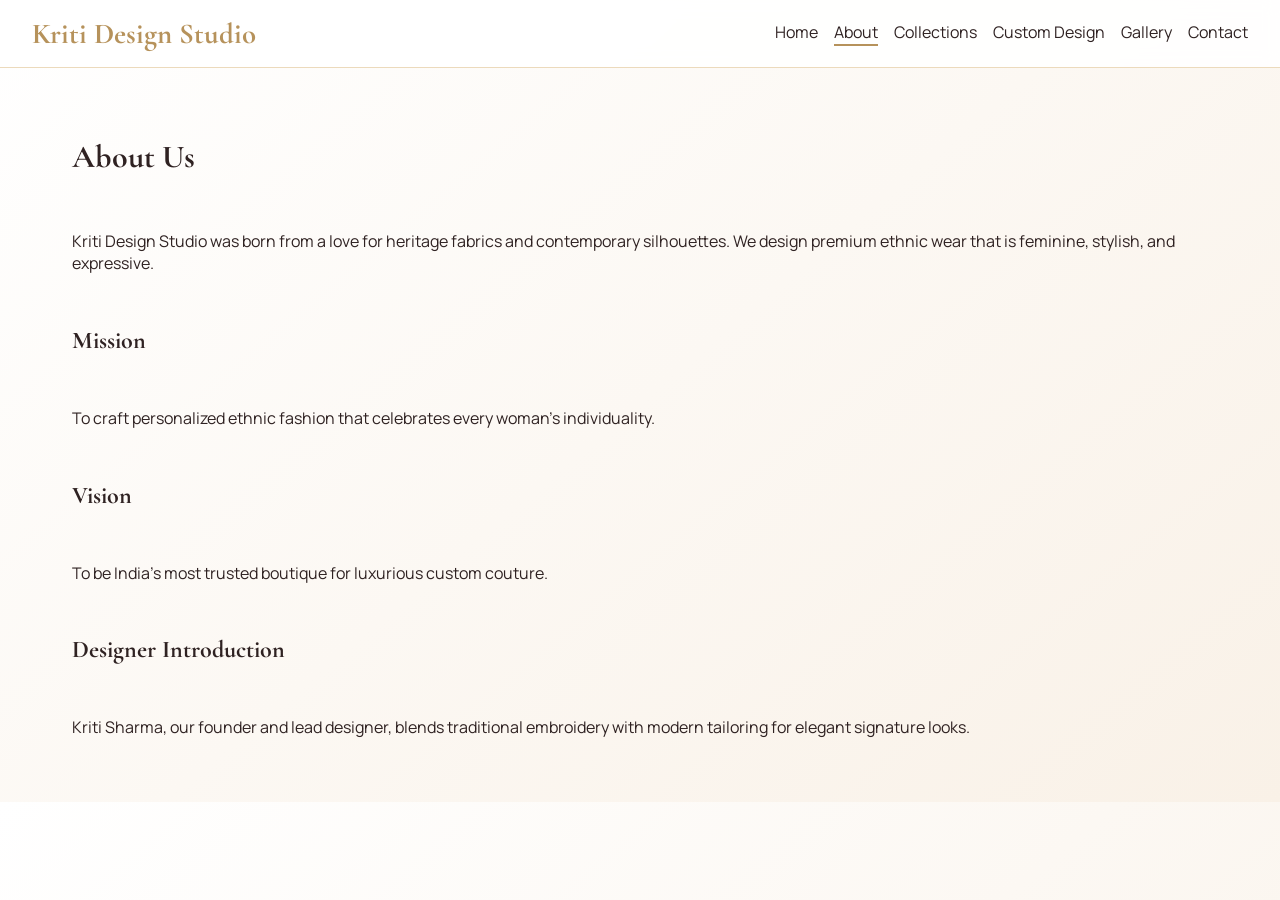
==== about.html @ ad4da433 "Create premium multi-page boutique website for Kriti Design Studio" ====
<!doctype html><html lang="en"><head><meta charset="UTF-8"><meta name="viewport" content="width=device-width, initial-scale=1.0"><title>About - Kriti Design Studio</title><link rel="stylesheet" href="styles.css"></head><body><header class="header"><div class="logo">Kriti Design Studio</div><nav><a href="index.html">Home</a><a class="active" href="about.html">About</a><a href="collections.html">Collections</a><a href="custom-design.html">Custom Design</a><a href="gallery.html">Gallery</a><a href="contact.html">Contact</a></nav></header><main class="section stack"><h1>About Us</h1><p>Kriti Design Studio was born from a love for heritage fabrics and contemporary silhouettes. We design premium ethnic wear that is feminine, stylish, and expressive.</p><h2>Mission</h2><p>To craft personalized ethnic fashion that celebrates every woman’s individuality.</p><h2>Vision</h2><p>To be India’s most trusted boutique for luxurious custom couture.</p><h2>Designer Introduction</h2><p>Kriti Sharma, our founder and lead designer, blends traditional embroidery with modern tailoring for elegant signature looks.</p></main></body></html>
---- styles.css ----
@import url('https://fonts.googleapis.com/css2?family=Cormorant+Garamond:wght@400;500;700&family=Manrope:wght@400;500;600&display=swap');
:root{--pink:#f8e6ec;--beige:#f9f1e7;--gold:#b6925b;--text:#2f2222;--white:#fff}
*{box-sizing:border-box}body{margin:0;font-family:Manrope,sans-serif;color:var(--text);background:linear-gradient(140deg,var(--white),var(--beige))}
a{text-decoration:none;color:inherit}
.header{position:sticky;top:0;background:#ffffffe0;backdrop-filter:blur(8px);display:flex;justify-content:space-between;align-items:center;flex-wrap:wrap;padding:1rem 2rem;border-bottom:1px solid #ecdabc;z-index:10}
.logo{font-family:'Cormorant Garamond',serif;font-size:1.8rem;color:var(--gold);font-weight:700}
nav{display:flex;gap:1rem;flex-wrap:wrap}nav a{border-bottom:2px solid transparent;padding-bottom:.1rem}nav a:hover,nav a.active{border-color:var(--gold)}
.hero{min-height:70vh;background:url('https://images.unsplash.com/photo-1583391733981-8496f9f4f17f?auto=format&fit=crop&w=1600&q=80') center/cover;display:grid;place-items:center}
.hero .overlay{max-width:760px;margin:1rem;background:#ffffffe0;padding:2rem;border-radius:1rem;text-align:center;border:1px solid #f0ddc2}
h1,h2,h3{font-family:'Cormorant Garamond',serif}.section{max-width:1200px;margin:auto;padding:3rem 2rem}.stack{display:grid;gap:1rem}
.btn,button{background:linear-gradient(90deg,#a88551,#d3b67f);color:#fff;border:none;border-radius:999px;padding:.7rem 1.2rem;cursor:pointer}
.grid{display:grid;gap:1rem}.grid-3{grid-template-columns:repeat(auto-fit,minmax(220px,1fr))}.grid-2{grid-template-columns:repeat(auto-fit,minmax(280px,1fr))}
.card{background:#fff;border-radius:1rem;overflow:hidden;border:1px solid #eddcc5;box-shadow:0 8px 22px #6e4e2430}.card img{width:100%;height:230px;object-fit:cover}.card .content{padding:1rem}
.masonry{columns:3 220px;gap:1rem}.masonry img{width:100%;margin:0 0 1rem;border-radius:.8rem}
.form{display:grid;gap:.8rem}input,textarea,select{width:100%;padding:.75rem;border-radius:.7rem;border:1px solid #d9bf96}
.footer{margin-top:3rem;background:#2a1e1e;color:#f3e8da;padding:2rem;display:grid;gap:1rem;grid-template-columns:repeat(auto-fit,minmax(220px,1fr))}
.news{display:flex;gap:.5rem}.whatsapp{position:fixed;right:1rem;bottom:1rem;background:#25d366;width:52px;height:52px;border-radius:50%;display:grid;place-items:center;color:white;font-size:1.4rem;box-shadow:0 10px 22px #0003}
.filters{display:flex;gap:1rem;flex-wrap:wrap}.filters input{flex:1 1 280px}.filters select{flex:0 0 220px}
@media(max-width:640px){.header{padding:1rem}.section{padding:2rem 1rem}}
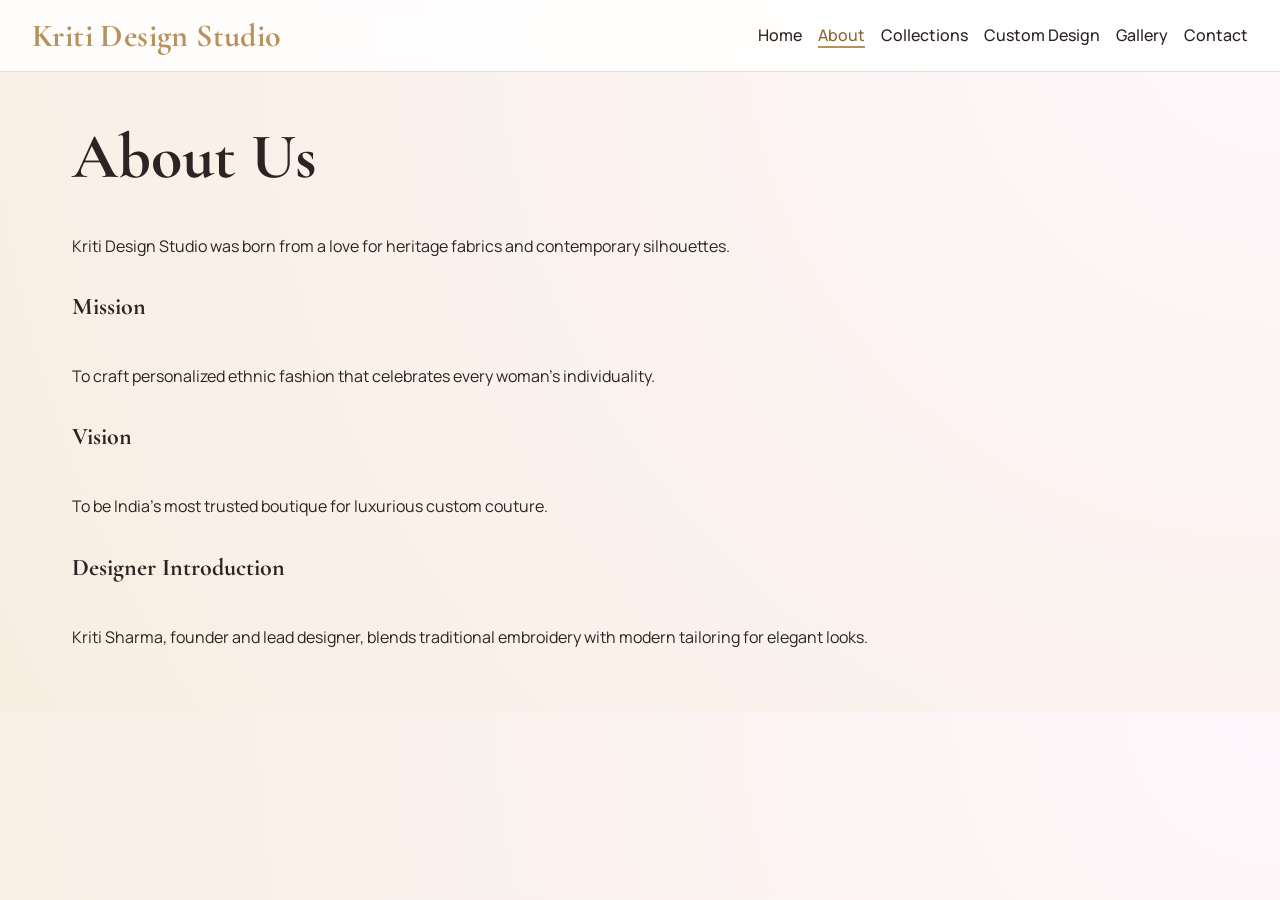
==== commit 1e30f28e: "Enhance hero visuals and add smooth site-wide animations" ====
--- a/about.html
+++ b/about.html
@@ -1 +1,33 @@
-<!doctype html><html lang="en"><head><meta charset="UTF-8"><meta name="viewport" content="width=device-width, initial-scale=1.0"><title>About - Kriti Design Studio</title><link rel="stylesheet" href="styles.css"></head><body><header class="header"><div class="logo">Kriti Design Studio</div><nav><a href="index.html">Home</a><a class="active" href="about.html">About</a><a href="collections.html">Collections</a><a href="custom-design.html">Custom Design</a><a href="gallery.html">Gallery</a><a href="contact.html">Contact</a></nav></header><main class="section stack"><h1>About Us</h1><p>Kriti Design Studio was born from a love for heritage fabrics and contemporary silhouettes. We design premium ethnic wear that is feminine, stylish, and expressive.</p><h2>Mission</h2><p>To craft personalized ethnic fashion that celebrates every woman’s individuality.</p><h2>Vision</h2><p>To be India’s most trusted boutique for luxurious custom couture.</p><h2>Designer Introduction</h2><p>Kriti Sharma, our founder and lead designer, blends traditional embroidery with modern tailoring for elegant signature looks.</p></main></body></html>
+<!doctype html>
+<html lang="en">
+  <head>
+    <meta charset="UTF-8" />
+    <meta name="viewport" content="width=device-width, initial-scale=1.0" />
+    <title>About - Kriti Design Studio</title>
+    <link rel="stylesheet" href="styles.css" />
+  </head>
+  <body>
+    <header class="header">
+      <div class="logo">Kriti Design Studio</div>
+      <nav>
+        <a href="index.html">Home</a>
+        <a class="active" href="about.html">About</a>
+        <a href="collections.html">Collections</a>
+        <a href="custom-design.html">Custom Design</a>
+        <a href="gallery.html">Gallery</a>
+        <a href="contact.html">Contact</a>
+      </nav>
+    </header>
+    <main class="section stack reveal">
+      <h1>About Us</h1>
+      <p>Kriti Design Studio was born from a love for heritage fabrics and contemporary silhouettes.</p>
+      <h2>Mission</h2>
+      <p>To craft personalized ethnic fashion that celebrates every woman’s individuality.</p>
+      <h2>Vision</h2>
+      <p>To be India’s most trusted boutique for luxurious custom couture.</p>
+      <h2>Designer Introduction</h2>
+      <p>Kriti Sharma, founder and lead designer, blends traditional embroidery with modern tailoring for elegant looks.</p>
+    </main>
+    <script src="script.js"></script>
+  </body>
+</html>
--- a/styles.css
+++ b/styles.css
@@ -1,19 +1,325 @@
-@import url('https://fonts.googleapis.com/css2?family=Cormorant+Garamond:wght@400;500;700&family=Manrope:wght@400;500;600&display=swap');
-:root{--pink:#f8e6ec;--beige:#f9f1e7;--gold:#b6925b;--text:#2f2222;--white:#fff}
-*{box-sizing:border-box}body{margin:0;font-family:Manrope,sans-serif;color:var(--text);background:linear-gradient(140deg,var(--white),var(--beige))}
-a{text-decoration:none;color:inherit}
-.header{position:sticky;top:0;background:#ffffffe0;backdrop-filter:blur(8px);display:flex;justify-content:space-between;align-items:center;flex-wrap:wrap;padding:1rem 2rem;border-bottom:1px solid #ecdabc;z-index:10}
-.logo{font-family:'Cormorant Garamond',serif;font-size:1.8rem;color:var(--gold);font-weight:700}
-nav{display:flex;gap:1rem;flex-wrap:wrap}nav a{border-bottom:2px solid transparent;padding-bottom:.1rem}nav a:hover,nav a.active{border-color:var(--gold)}
-.hero{min-height:70vh;background:url('https://images.unsplash.com/photo-1583391733981-8496f9f4f17f?auto=format&fit=crop&w=1600&q=80') center/cover;display:grid;place-items:center}
-.hero .overlay{max-width:760px;margin:1rem;background:#ffffffe0;padding:2rem;border-radius:1rem;text-align:center;border:1px solid #f0ddc2}
-h1,h2,h3{font-family:'Cormorant Garamond',serif}.section{max-width:1200px;margin:auto;padding:3rem 2rem}.stack{display:grid;gap:1rem}
-.btn,button{background:linear-gradient(90deg,#a88551,#d3b67f);color:#fff;border:none;border-radius:999px;padding:.7rem 1.2rem;cursor:pointer}
-.grid{display:grid;gap:1rem}.grid-3{grid-template-columns:repeat(auto-fit,minmax(220px,1fr))}.grid-2{grid-template-columns:repeat(auto-fit,minmax(280px,1fr))}
-.card{background:#fff;border-radius:1rem;overflow:hidden;border:1px solid #eddcc5;box-shadow:0 8px 22px #6e4e2430}.card img{width:100%;height:230px;object-fit:cover}.card .content{padding:1rem}
-.masonry{columns:3 220px;gap:1rem}.masonry img{width:100%;margin:0 0 1rem;border-radius:.8rem}
-.form{display:grid;gap:.8rem}input,textarea,select{width:100%;padding:.75rem;border-radius:.7rem;border:1px solid #d9bf96}
-.footer{margin-top:3rem;background:#2a1e1e;color:#f3e8da;padding:2rem;display:grid;gap:1rem;grid-template-columns:repeat(auto-fit,minmax(220px,1fr))}
-.news{display:flex;gap:.5rem}.whatsapp{position:fixed;right:1rem;bottom:1rem;background:#25d366;width:52px;height:52px;border-radius:50%;display:grid;place-items:center;color:white;font-size:1.4rem;box-shadow:0 10px 22px #0003}
-.filters{display:flex;gap:1rem;flex-wrap:wrap}.filters input{flex:1 1 280px}.filters select{flex:0 0 220px}
-@media(max-width:640px){.header{padding:1rem}.section{padding:2rem 1rem}}
+@import url('https://fonts.googleapis.com/css2?family=Cormorant+Garamond:wght@400;500;600;700&family=Manrope:wght@400;500;600&display=swap');
+
+:root {
+  --pink: #f9e5ee;
+  --beige: #f7eee2;
+  --gold: #b8925c;
+  --deep-gold: #8c6734;
+  --text: #2e2323;
+  --white: #ffffff;
+  --shadow: 0 14px 35px rgba(90, 58, 32, 0.16);
+}
+
+* {
+  box-sizing: border-box;
+}
+
+html {
+  scroll-behavior: smooth;
+}
+
+body {
+  margin: 0;
+  font-family: 'Manrope', sans-serif;
+  color: var(--text);
+  background: radial-gradient(circle at top right, #fff7fb, var(--beige));
+  overflow-x: hidden;
+}
+
+a {
+  text-decoration: none;
+  color: inherit;
+}
+
+.header {
+  position: sticky;
+  top: 0;
+  z-index: 50;
+  display: flex;
+  justify-content: space-between;
+  align-items: center;
+  gap: 1rem;
+  flex-wrap: wrap;
+  padding: 1rem 2rem;
+  background: rgba(255, 255, 255, 0.86);
+  border-bottom: 1px solid #efdcbc;
+  backdrop-filter: blur(8px);
+}
+
+.logo {
+  font-family: 'Cormorant Garamond', serif;
+  font-size: 2rem;
+  color: var(--gold);
+  font-weight: 700;
+  letter-spacing: 0.4px;
+}
+
+nav {
+  display: flex;
+  gap: 1rem;
+  flex-wrap: wrap;
+}
+
+nav a {
+  font-weight: 500;
+  border-bottom: 2px solid transparent;
+  transition: color 0.25s ease, border-color 0.25s ease;
+}
+
+nav a:hover,
+nav a.active {
+  color: var(--deep-gold);
+  border-color: var(--gold);
+}
+
+.hero {
+  min-height: 82vh;
+  display: grid;
+  place-items: center;
+  position: relative;
+  isolation: isolate;
+  background: linear-gradient(120deg, rgba(65, 39, 39, 0.35), rgba(184, 146, 92, 0.12)),
+    url('https://images.unsplash.com/photo-1583391733981-8496f9f4f17f?auto=format&fit=crop&w=1800&q=80') center/cover;
+}
+
+.hero::before,
+.hero::after {
+  content: '';
+  position: absolute;
+  border-radius: 999px;
+  z-index: -1;
+  filter: blur(12px);
+}
+
+.hero::before {
+  width: 220px;
+  height: 220px;
+  background: rgba(248, 216, 228, 0.42);
+  top: 12%;
+  left: 8%;
+  animation: floatBlob 7s ease-in-out infinite;
+}
+
+.hero::after {
+  width: 260px;
+  height: 260px;
+  background: rgba(255, 232, 198, 0.38);
+  right: 8%;
+  bottom: 14%;
+  animation: floatBlob 9s ease-in-out infinite reverse;
+}
+
+.overlay {
+  max-width: 760px;
+  margin: 1rem;
+  padding: 2.25rem;
+  border-radius: 1.2rem;
+  text-align: center;
+  background: linear-gradient(145deg, rgba(255, 255, 255, 0.9), rgba(255, 248, 238, 0.86));
+  border: 1px solid rgba(236, 212, 180, 0.9);
+  box-shadow: var(--shadow);
+  animation: fadeUp 1s ease 0.15s both;
+}
+
+h1,
+h2,
+h3 {
+  margin: 0.2rem 0 0.75rem;
+  font-family: 'Cormorant Garamond', serif;
+}
+
+h1 {
+  font-size: clamp(2.3rem, 6vw, 4rem);
+  line-height: 1.06;
+}
+
+.section {
+  max-width: 1200px;
+  margin: 0 auto;
+  padding: 3rem 2rem;
+}
+
+.stack {
+  display: grid;
+  gap: 1rem;
+}
+
+.btn,
+button {
+  display: inline-flex;
+  align-items: center;
+  justify-content: center;
+  border: none;
+  border-radius: 999px;
+  padding: 0.75rem 1.3rem;
+  background: linear-gradient(90deg, #a47f4a, #d6ba84);
+  color: #fff;
+  font-weight: 600;
+  cursor: pointer;
+  transition: transform 0.22s ease, box-shadow 0.22s ease;
+}
+
+.btn:hover,
+button:hover {
+  transform: translateY(-2px);
+  box-shadow: 0 10px 24px rgba(121, 88, 46, 0.28);
+}
+
+.grid {
+  display: grid;
+  gap: 1rem;
+}
+
+.grid-3 {
+  grid-template-columns: repeat(auto-fit, minmax(220px, 1fr));
+}
+
+.grid-2 {
+  grid-template-columns: repeat(auto-fit, minmax(280px, 1fr));
+}
+
+.card {
+  background: var(--white);
+  border: 1px solid #ecd9bd;
+  border-radius: 1rem;
+  overflow: hidden;
+  box-shadow: 0 10px 24px rgba(90, 58, 32, 0.1);
+  transition: transform 0.3s ease, box-shadow 0.3s ease;
+}
+
+.card:hover {
+  transform: translateY(-7px);
+  box-shadow: var(--shadow);
+}
+
+.card img {
+  width: 100%;
+  height: 240px;
+  object-fit: cover;
+}
+
+.content {
+  padding: 1rem;
+}
+
+.masonry {
+  columns: 3 220px;
+  gap: 1rem;
+}
+
+.masonry img {
+  width: 100%;
+  margin: 0 0 1rem;
+  border-radius: 0.8rem;
+  transition: transform 0.25s ease, filter 0.25s ease;
+}
+
+.masonry img:hover {
+  transform: scale(1.025);
+  filter: saturate(1.12);
+}
+
+.filters {
+  display: flex;
+  gap: 1rem;
+  flex-wrap: wrap;
+}
+
+.filters input {
+  flex: 1 1 280px;
+}
+
+.filters select {
+  flex: 0 0 220px;
+}
+
+.form {
+  display: grid;
+  gap: 0.8rem;
+}
+
+input,
+textarea,
+select {
+  width: 100%;
+  border: 1px solid #d9bf96;
+  border-radius: 0.75rem;
+  background: #fff;
+  padding: 0.8rem;
+}
+
+.footer {
+  margin-top: 3rem;
+  padding: 2rem;
+  background: #2e2020;
+  color: #f7ece1;
+  display: grid;
+  grid-template-columns: repeat(auto-fit, minmax(220px, 1fr));
+  gap: 1rem;
+}
+
+.news {
+  display: flex;
+  gap: 0.6rem;
+}
+
+.whatsapp {
+  position: fixed;
+  right: 1rem;
+  bottom: 1rem;
+  width: 54px;
+  height: 54px;
+  border-radius: 50%;
+  display: grid;
+  place-items: center;
+  background: #25d366;
+  color: #fff;
+  font-size: 1.45rem;
+  box-shadow: 0 12px 25px rgba(0, 0, 0, 0.25);
+}
+
+.reveal {
+  opacity: 0;
+  transform: translateY(26px);
+  transition: opacity 0.6s ease, transform 0.6s ease;
+}
+
+.reveal.show {
+  opacity: 1;
+  transform: translateY(0);
+}
+
+@keyframes fadeUp {
+  from {
+    opacity: 0;
+    transform: translateY(24px);
+  }
+  to {
+    opacity: 1;
+    transform: translateY(0);
+  }
+}
+
+@keyframes floatBlob {
+  0%,
+  100% {
+    transform: translateY(0px);
+  }
+  50% {
+    transform: translateY(-18px);
+  }
+}
+
+@media (max-width: 640px) {
+  .header {
+    padding: 1rem;
+  }
+
+  .section {
+    padding: 2rem 1rem;
+  }
+
+  .overlay {
+    padding: 1.6rem;
+  }
+}
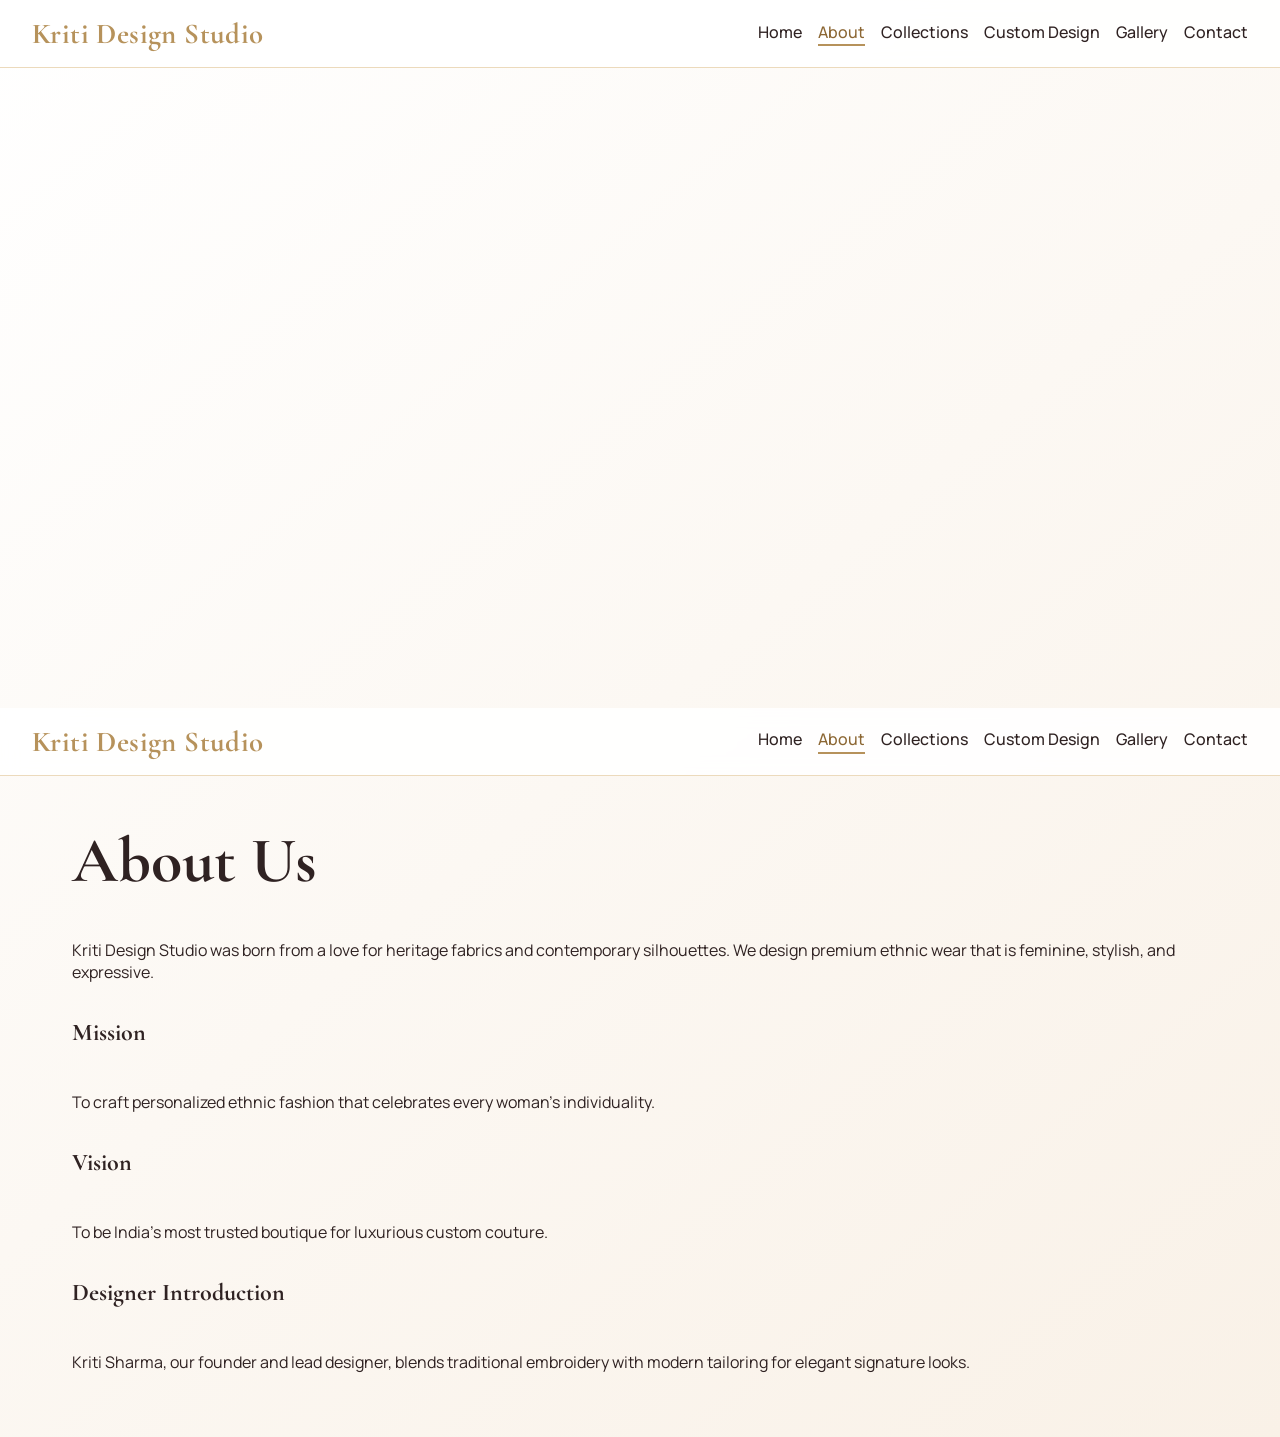
==== commit bbd7ed65: "Merge branch 'main' into codex/build-responsive-website-for-kriti-design-studio-u75wn3" ====
--- a/about.html
+++ b/about.html
@@ -31,3 +31,4 @@
     <script src="script.js"></script>
   </body>
 </html>
+<!doctype html><html lang="en"><head><meta charset="UTF-8"><meta name="viewport" content="width=device-width, initial-scale=1.0"><title>About - Kriti Design Studio</title><link rel="stylesheet" href="styles.css"></head><body><header class="header"><div class="logo">Kriti Design Studio</div><nav><a href="index.html">Home</a><a class="active" href="about.html">About</a><a href="collections.html">Collections</a><a href="custom-design.html">Custom Design</a><a href="gallery.html">Gallery</a><a href="contact.html">Contact</a></nav></header><main class="section stack"><h1>About Us</h1><p>Kriti Design Studio was born from a love for heritage fabrics and contemporary silhouettes. We design premium ethnic wear that is feminine, stylish, and expressive.</p><h2>Mission</h2><p>To craft personalized ethnic fashion that celebrates every woman’s individuality.</p><h2>Vision</h2><p>To be India’s most trusted boutique for luxurious custom couture.</p><h2>Designer Introduction</h2><p>Kriti Sharma, our founder and lead designer, blends traditional embroidery with modern tailoring for elegant signature looks.</p></main></body></html>
--- a/styles.css
+++ b/styles.css
@@ -323,3 +323,22 @@
     padding: 1.6rem;
   }
 }
+@import url('https://fonts.googleapis.com/css2?family=Cormorant+Garamond:wght@400;500;700&family=Manrope:wght@400;500;600&display=swap');
+:root{--pink:#f8e6ec;--beige:#f9f1e7;--gold:#b6925b;--text:#2f2222;--white:#fff}
+*{box-sizing:border-box}body{margin:0;font-family:Manrope,sans-serif;color:var(--text);background:linear-gradient(140deg,var(--white),var(--beige))}
+a{text-decoration:none;color:inherit}
+.header{position:sticky;top:0;background:#ffffffe0;backdrop-filter:blur(8px);display:flex;justify-content:space-between;align-items:center;flex-wrap:wrap;padding:1rem 2rem;border-bottom:1px solid #ecdabc;z-index:10}
+.logo{font-family:'Cormorant Garamond',serif;font-size:1.8rem;color:var(--gold);font-weight:700}
+nav{display:flex;gap:1rem;flex-wrap:wrap}nav a{border-bottom:2px solid transparent;padding-bottom:.1rem}nav a:hover,nav a.active{border-color:var(--gold)}
+.hero{min-height:70vh;background:url('https://images.unsplash.com/photo-1583391733981-8496f9f4f17f?auto=format&fit=crop&w=1600&q=80') center/cover;display:grid;place-items:center}
+.hero .overlay{max-width:760px;margin:1rem;background:#ffffffe0;padding:2rem;border-radius:1rem;text-align:center;border:1px solid #f0ddc2}
+h1,h2,h3{font-family:'Cormorant Garamond',serif}.section{max-width:1200px;margin:auto;padding:3rem 2rem}.stack{display:grid;gap:1rem}
+.btn,button{background:linear-gradient(90deg,#a88551,#d3b67f);color:#fff;border:none;border-radius:999px;padding:.7rem 1.2rem;cursor:pointer}
+.grid{display:grid;gap:1rem}.grid-3{grid-template-columns:repeat(auto-fit,minmax(220px,1fr))}.grid-2{grid-template-columns:repeat(auto-fit,minmax(280px,1fr))}
+.card{background:#fff;border-radius:1rem;overflow:hidden;border:1px solid #eddcc5;box-shadow:0 8px 22px #6e4e2430}.card img{width:100%;height:230px;object-fit:cover}.card .content{padding:1rem}
+.masonry{columns:3 220px;gap:1rem}.masonry img{width:100%;margin:0 0 1rem;border-radius:.8rem}
+.form{display:grid;gap:.8rem}input,textarea,select{width:100%;padding:.75rem;border-radius:.7rem;border:1px solid #d9bf96}
+.footer{margin-top:3rem;background:#2a1e1e;color:#f3e8da;padding:2rem;display:grid;gap:1rem;grid-template-columns:repeat(auto-fit,minmax(220px,1fr))}
+.news{display:flex;gap:.5rem}.whatsapp{position:fixed;right:1rem;bottom:1rem;background:#25d366;width:52px;height:52px;border-radius:50%;display:grid;place-items:center;color:white;font-size:1.4rem;box-shadow:0 10px 22px #0003}
+.filters{display:flex;gap:1rem;flex-wrap:wrap}.filters input{flex:1 1 280px}.filters select{flex:0 0 220px}
+@media(max-width:640px){.header{padding:1rem}.section{padding:2rem 1rem}}
--- a/styles.css
+++ b/styles.css
@@ -323,3 +323,22 @@
     padding: 1.6rem;
   }
 }
+@import url('https://fonts.googleapis.com/css2?family=Cormorant+Garamond:wght@400;500;700&family=Manrope:wght@400;500;600&display=swap');
+:root{--pink:#f8e6ec;--beige:#f9f1e7;--gold:#b6925b;--text:#2f2222;--white:#fff}
+*{box-sizing:border-box}body{margin:0;font-family:Manrope,sans-serif;color:var(--text);background:linear-gradient(140deg,var(--white),var(--beige))}
+a{text-decoration:none;color:inherit}
+.header{position:sticky;top:0;background:#ffffffe0;backdrop-filter:blur(8px);display:flex;justify-content:space-between;align-items:center;flex-wrap:wrap;padding:1rem 2rem;border-bottom:1px solid #ecdabc;z-index:10}
+.logo{font-family:'Cormorant Garamond',serif;font-size:1.8rem;color:var(--gold);font-weight:700}
+nav{display:flex;gap:1rem;flex-wrap:wrap}nav a{border-bottom:2px solid transparent;padding-bottom:.1rem}nav a:hover,nav a.active{border-color:var(--gold)}
+.hero{min-height:70vh;background:url('https://images.unsplash.com/photo-1583391733981-8496f9f4f17f?auto=format&fit=crop&w=1600&q=80') center/cover;display:grid;place-items:center}
+.hero .overlay{max-width:760px;margin:1rem;background:#ffffffe0;padding:2rem;border-radius:1rem;text-align:center;border:1px solid #f0ddc2}
+h1,h2,h3{font-family:'Cormorant Garamond',serif}.section{max-width:1200px;margin:auto;padding:3rem 2rem}.stack{display:grid;gap:1rem}
+.btn,button{background:linear-gradient(90deg,#a88551,#d3b67f);color:#fff;border:none;border-radius:999px;padding:.7rem 1.2rem;cursor:pointer}
+.grid{display:grid;gap:1rem}.grid-3{grid-template-columns:repeat(auto-fit,minmax(220px,1fr))}.grid-2{grid-template-columns:repeat(auto-fit,minmax(280px,1fr))}
+.card{background:#fff;border-radius:1rem;overflow:hidden;border:1px solid #eddcc5;box-shadow:0 8px 22px #6e4e2430}.card img{width:100%;height:230px;object-fit:cover}.card .content{padding:1rem}
+.masonry{columns:3 220px;gap:1rem}.masonry img{width:100%;margin:0 0 1rem;border-radius:.8rem}
+.form{display:grid;gap:.8rem}input,textarea,select{width:100%;padding:.75rem;border-radius:.7rem;border:1px solid #d9bf96}
+.footer{margin-top:3rem;background:#2a1e1e;color:#f3e8da;padding:2rem;display:grid;gap:1rem;grid-template-columns:repeat(auto-fit,minmax(220px,1fr))}
+.news{display:flex;gap:.5rem}.whatsapp{position:fixed;right:1rem;bottom:1rem;background:#25d366;width:52px;height:52px;border-radius:50%;display:grid;place-items:center;color:white;font-size:1.4rem;box-shadow:0 10px 22px #0003}
+.filters{display:flex;gap:1rem;flex-wrap:wrap}.filters input{flex:1 1 280px}.filters select{flex:0 0 220px}
+@media(max-width:640px){.header{padding:1rem}.section{padding:2rem 1rem}}
